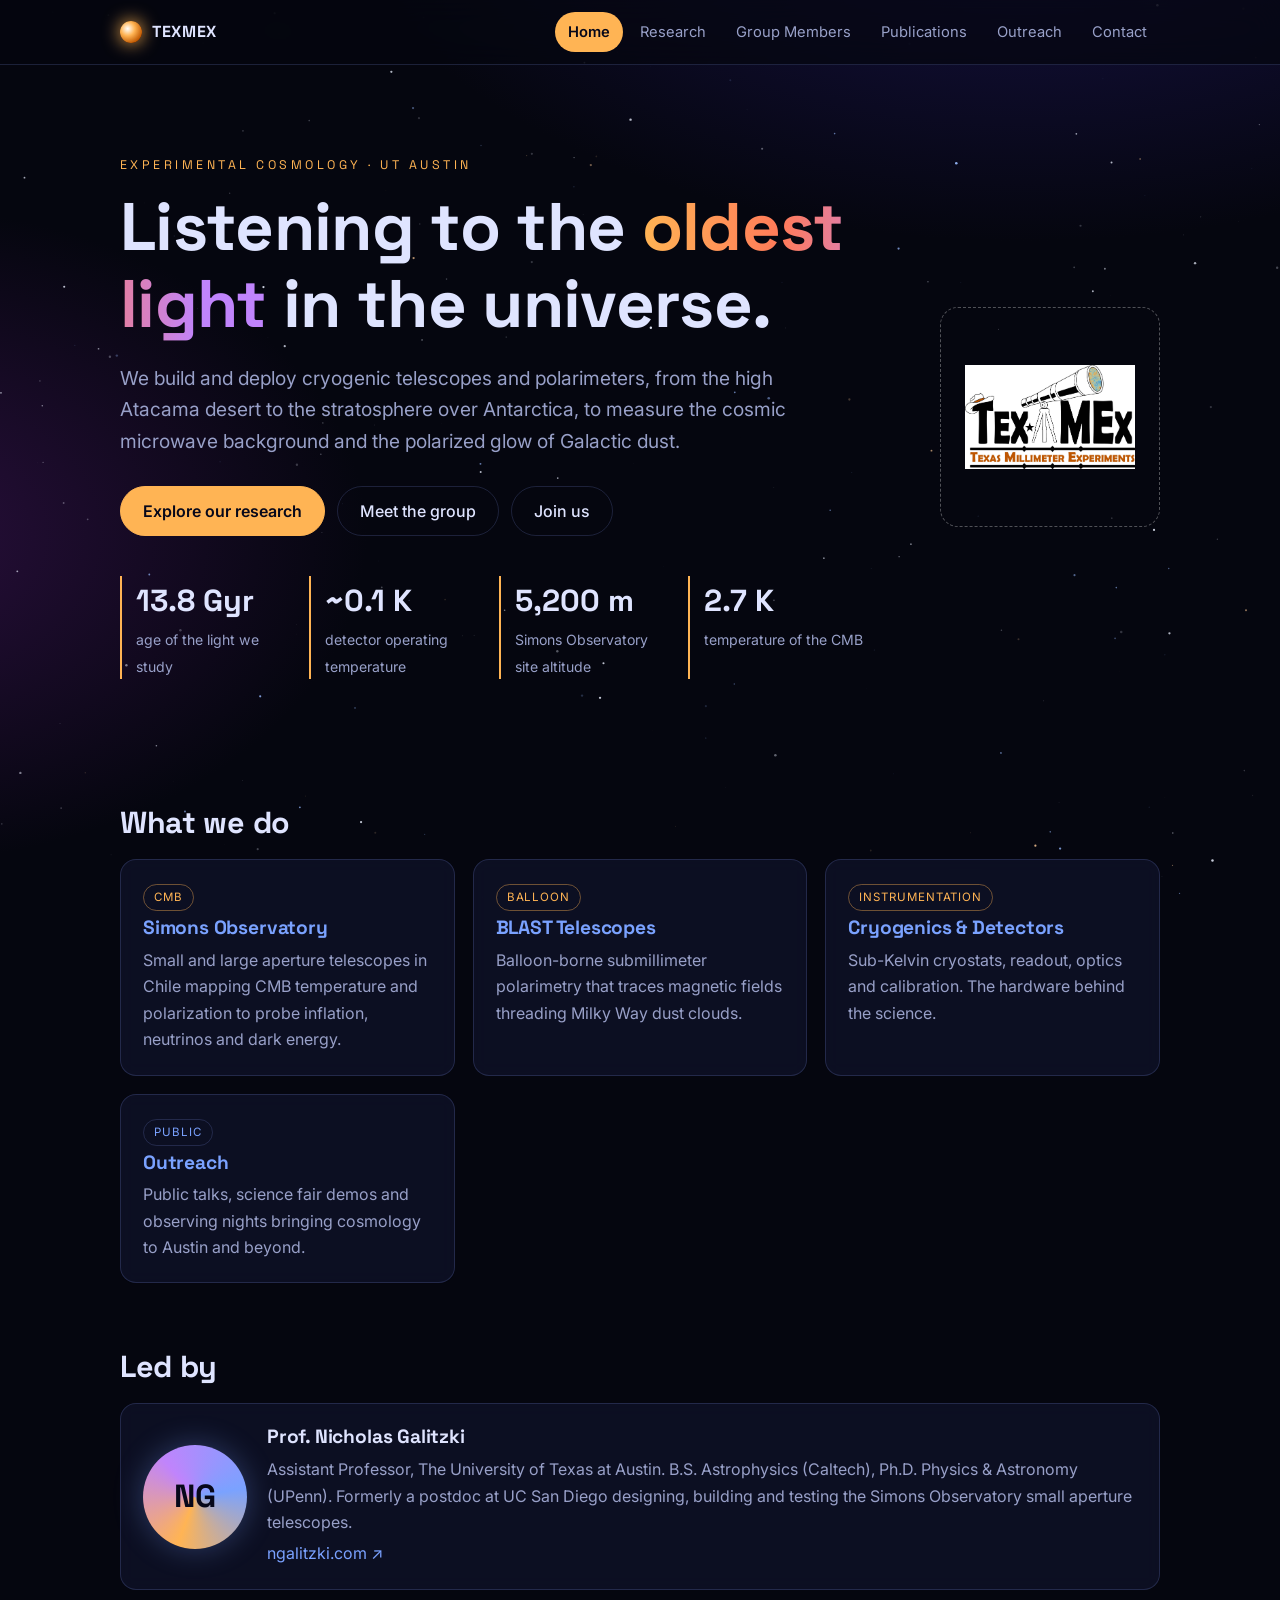
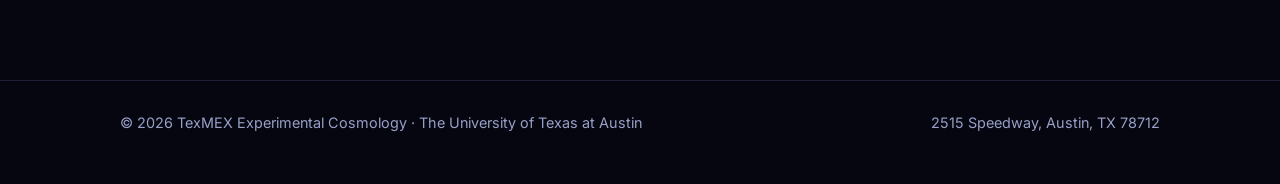
==== index.html @ a4efcdb6 "First Website Push" ====
<!doctype html>
<html lang="en">
<head>
<meta charset="utf-8"><meta name="viewport" content="width=device-width,initial-scale=1">
<title>TexMEX · Experimental Cosmology at UT Austin</title>
<meta name="description" content="Experimental cosmology group at The University of Texas at Austin: CMB, Simons Observatory, balloon-borne submillimeter polarimetry.">
<link rel="preconnect" href="https://fonts.googleapis.com"><link rel="preconnect" href="https://fonts.gstatic.com" crossorigin>
<link href="https://fonts.googleapis.com/css2?family=Inter:wght@400;500;600&family=Space+Grotesk:wght@500;700&display=swap" rel="stylesheet">
<link rel="stylesheet" href="assets/style.css">
</head>
<body>
<canvas id="stars"></canvas>
<header class="nav"><div class="wrap">
  <a class="brand" href="index.html"><span class="orb"></span>TEXMEX</a>
  <nav><ul>
    <li><a class="active" href="index.html">Home</a></li>
    <li><a href="research.html">Research</a></li>
    <li><a href="members.html">Group Members</a></li>
    <li><a href="publications.html">Publications</a></li>
    <li><a href="outreach.html">Outreach</a></li>
    <li><a href="contact.html">Contact</a></li>
  </ul></nav>
</div></header>

<main>
<section class="hero"><div class="wrap" style="display:grid;grid-template-columns:minmax(0,1fr) 220px;gap:clamp(28px,6vw,80px);align-items:center">
  <div>
  <div class="eyebrow">Experimental Cosmology · UT Austin</div>
  <h1>Listening to the <span class="grad">oldest light</span> in the universe.</h1>
  <p class="lead">We build and deploy cryogenic telescopes and polarimeters, from the high Atacama desert to the stratosphere over Antarctica, to measure the cosmic microwave background and the polarized glow of Galactic dust.</p>
  <div class="btns"><a class="btn primary" href="research.html">Explore our research</a><a class="btn" href="members.html">Meet the group</a><a class="btn" href="contact.html">Join us</a></div>
  <div class="stats">
    <div class="stat"><b>13.8 Gyr</b><span>age of the light we study</span></div>
    <div class="stat"><b>~0.1 K</b><span>detector operating temperature</span></div>
    <div class="stat"><b>5,200 m</b><span>Simons Observatory site altitude</span></div>
    <div class="stat"><b>2.7 K</b><span>temperature of the CMB</span></div>
  </div>
  </div>
  <div style="min-height:220px;display:grid;place-items:center;border:1px dashed rgba(255,255,255,.3);border-radius:18px;padding:24px">
    <img src="images/FinalLogo.jpg" alt="TexMEX logo" style="display:block;max-width:100%;height:auto">
  </div>
</div></section>

<section class="wrap">
  <h2>What we do</h2>
  <div class="grid">
    <a class="card" href="research.html#so"><span class="tag hot">CMB</span><h3>Simons Observatory</h3><p>Small and large aperture telescopes in Chile mapping CMB temperature and polarization to probe inflation, neutrinos and dark energy.</p></a>
    <a class="card" href="research.html#blast"><span class="tag hot">Balloon</span><h3>BLAST Telescopes</h3><p>Balloon-borne submillimeter polarimetry that traces magnetic fields threading Milky Way dust clouds.</p></a>
    <a class="card" href="research.html#tech"><span class="tag hot">Instrumentation</span><h3>Cryogenics &amp; Detectors</h3><p>Sub-Kelvin cryostats, readout, optics and calibration. The hardware behind the science.</p></a>
    <a class="card" href="outreach.html"><span class="tag">Public</span><h3>Outreach</h3><p>Public talks, science fair demos and observing nights bringing cosmology to Austin and beyond.</p></a>
  </div>
</section>

<section class="wrap">
  <h2>Led by</h2>
  <div class="card" style="display:flex;gap:20px;align-items:center;flex-wrap:wrap">
    <div class="avatar" style="margin:0">NG</div>
    <div style="flex:1;min-width:240px"><h3>Prof. Nicholas Galitzki</h3>
    <p>Assistant Professor, The University of Texas at Austin. B.S. Astrophysics (Caltech), Ph.D. Physics &amp; Astronomy (UPenn). Formerly a postdoc at UC San Diego designing, building and testing the Simons Observatory small aperture telescopes.</p>
    <p><a href="https://www.ngalitzki.com/">ngalitzki.com ↗</a></p></div>
  </div>
</section>
</main>

<footer><div class="wrap"><span>© 2026 TexMEX Experimental Cosmology · The University of Texas at Austin</span><span>2515 Speedway, Austin, TX 78712</span></div></footer>
<script src="assets/stars.js"></script>
</body>
</html>
---- assets/style.css ----
:root{
  --bg:#05060f; --bg2:#0b0e1f; --panel:rgba(18,22,48,.62); --line:rgba(140,160,255,.18);
  --text:#dfe4ff; --muted:#98a0c8; --accent:#ffb454; --accent2:#7aa2ff; --accent3:#c084fc;
  --burnt:#bf5700; /* UT burnt orange nod */
  --font:'Inter',system-ui,-apple-system,Segoe UI,Roboto,sans-serif;
  --display:'Space Grotesk','Inter',system-ui,sans-serif;
}
*{box-sizing:border-box}
html{scroll-behavior:smooth}
body{margin:0;background:radial-gradient(1200px 700px at 80% -10%,#1a1450 0%,transparent 60%),radial-gradient(900px 600px at -10% 30%,#2a0f3d 0%,transparent 55%),var(--bg);
  color:var(--text);font-family:var(--font);line-height:1.65;min-height:100vh}
#stars{position:fixed;inset:0;z-index:0;pointer-events:none}
header.nav,main,footer{position:relative;z-index:1}
a{color:var(--accent2);text-decoration:none}
a:hover{color:var(--accent)}
h1,h2,h3{font-family:var(--display);line-height:1.15;letter-spacing:-.01em}
h1{font-size:clamp(2.2rem,6vw,4.2rem);margin:.2em 0}
h2{font-size:1.9rem;margin:2.2em 0 .6em}
h3{font-size:1.2rem;margin:0 0 .4em}
.wrap{max-width:1080px;margin:0 auto;padding:0 20px}

/* nav */
header.nav{position:sticky;top:0;backdrop-filter:blur(14px);background:rgba(5,6,15,.7);border-bottom:1px solid var(--line);z-index:10}
.nav .wrap{display:flex;align-items:center;justify-content:space-between;height:64px;gap:16px}
.brand{font-family:var(--display);font-weight:700;color:var(--text);display:flex;align-items:center;gap:10px;letter-spacing:.04em}
.brand .orb{width:22px;height:22px;border-radius:50%;background:radial-gradient(circle at 35% 35%,#fff,var(--accent) 35%,var(--burnt) 75%);box-shadow:0 0 18px var(--accent)}
.nav ul{list-style:none;display:flex;gap:4px;margin:0;padding:0;flex-wrap:wrap}
.nav li a{display:block;padding:8px 13px;border-radius:999px;color:var(--muted);font-size:.92rem}
.nav li a:hover{color:var(--text);background:rgba(255,255,255,.06)}
.nav li a.active{color:#07081a;background:var(--accent);font-weight:600}
@media(max-width:760px){.nav .wrap{height:auto;padding:10px 20px;flex-direction:column}}

/* hero */
.hero{padding:90px 0 60px;position:relative}
.eyebrow{font-family:var(--display);text-transform:uppercase;letter-spacing:.28em;font-size:.78rem;color:var(--accent)}
.grad{background:linear-gradient(90deg,var(--accent),#ff7a59 40%,var(--accent3) 80%);-webkit-background-clip:text;background-clip:text;color:transparent}
.lead{font-size:1.2rem;color:var(--muted);max-width:680px}
.btns{display:flex;gap:12px;flex-wrap:wrap;margin-top:28px}
.btn{display:inline-block;padding:11px 22px;border-radius:999px;border:1px solid var(--line);color:var(--text);font-weight:500}
.btn.primary{background:var(--accent);color:#07081a;border-color:var(--accent);font-weight:600}
.btn:hover{border-color:var(--accent);color:var(--accent)}
.btn.primary:hover{color:#07081a;box-shadow:0 0 24px rgba(255,180,84,.5)}
.page-hero{padding:70px 0 10px}
.page-hero p{color:var(--muted);max-width:700px;font-size:1.1rem}

/* cards */
.grid{display:grid;gap:18px;grid-template-columns:repeat(auto-fit,minmax(260px,1fr))}
.card{background:var(--panel);border:1px solid var(--line);border-radius:16px;padding:22px;backdrop-filter:blur(8px);transition:.25s}
.card:hover{transform:translateY(-3px);border-color:rgba(255,180,84,.5);box-shadow:0 12px 40px rgba(0,0,0,.4)}
.card p{color:var(--muted);margin:.3em 0 0}
.tag{display:inline-block;font-size:.72rem;letter-spacing:.08em;text-transform:uppercase;padding:3px 10px;border-radius:999px;border:1px solid var(--line);color:var(--accent2);margin:0 6px 6px 0}
.tag.hot{color:var(--accent);border-color:rgba(255,180,84,.4)}
.stats{display:grid;grid-template-columns:repeat(auto-fit,minmax(150px,1fr));gap:14px;margin-top:40px}
.stat{border-left:2px solid var(--accent);padding-left:14px}
.stat b{display:block;font-family:var(--display);font-size:1.9rem}
.stat span{color:var(--muted);font-size:.88rem}

/* project feature */
.feature{display:grid;grid-template-columns:1.1fr .9fr;gap:30px;align-items:center;margin:40px 0}
.feature.rev{grid-template-columns:.9fr 1.1fr}.feature.rev .art{order:-1}
@media(max-width:800px){.feature,.feature.rev{grid-template-columns:1fr}.feature.rev .art{order:0}}
.art{border-radius:18px;border:1px solid var(--line);background:#070918;overflow:hidden;aspect-ratio:4/3}
.art svg,.art img{width:100%;height:100%;object-fit:cover;display:block}

/* people */
.person{text-align:center}
.avatar{width:104px;height:104px;border-radius:50%;margin:0 auto 14px;display:grid;place-items:center;font-family:var(--display);font-size:2rem;font-weight:700;color:#07081a;
  background:conic-gradient(from 200deg,var(--accent),var(--accent3),var(--accent2),var(--accent));box-shadow:0 0 30px rgba(122,162,255,.3)}
.person .role{color:var(--accent);font-size:.85rem}
.placeholder{opacity:.8;border-style:dashed}
.note{border:1px dashed rgba(255,180,84,.45);background:rgba(255,180,84,.06);border-radius:12px;padding:12px 16px;color:var(--muted);font-size:.92rem;margin:20px 0}

/* lists */
.pubs{list-style:none;padding:0;margin:0}
.pubs li{padding:16px 0;border-bottom:1px solid var(--line)}
.pubs .yr{font-family:var(--display);color:var(--accent);margin-right:10px}
.timeline{border-left:2px solid var(--line);padding-left:22px;margin-left:6px}
.timeline .ev{position:relative;margin-bottom:22px}
.timeline .ev::before{content:"";position:absolute;left:-30px;top:8px;width:12px;height:12px;border-radius:50%;background:var(--accent);box-shadow:0 0 12px var(--accent)}
.timeline .ev b{font-family:var(--display)}
.timeline .ev span{color:var(--muted);display:block;font-size:.92rem}

/* contact */
form{display:grid;gap:14px}
input,textarea,select{width:100%;padding:12px 14px;border-radius:10px;border:1px solid var(--line);background:rgba(8,10,28,.8);color:var(--text);font:inherit}
input:focus,textarea:focus{outline:2px solid var(--accent2)}
label{font-size:.85rem;color:var(--muted)}

footer{margin-top:90px;border-top:1px solid var(--line);padding:30px 0 50px;color:var(--muted);font-size:.9rem}
footer .wrap{display:flex;justify-content:space-between;gap:16px;flex-wrap:wrap}
@media(prefers-reduced-motion:reduce){*{transition:none!important}}
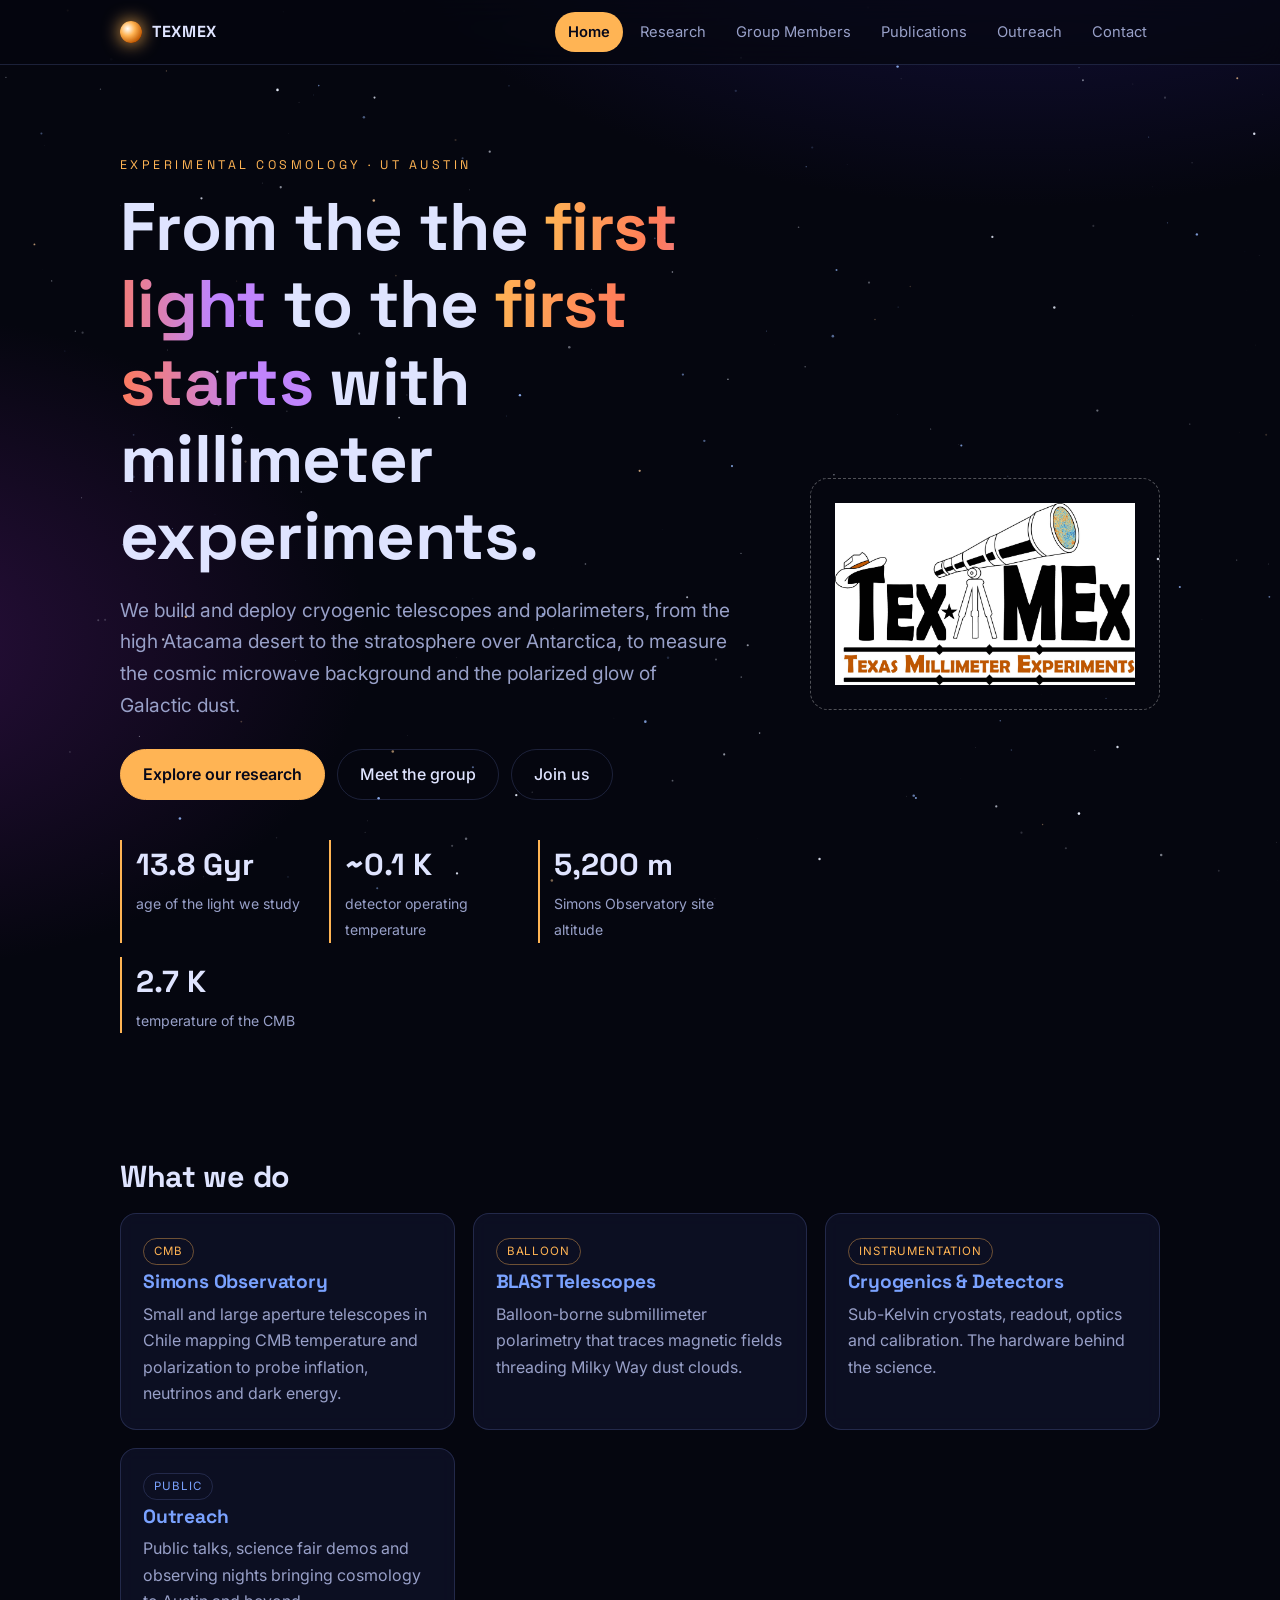
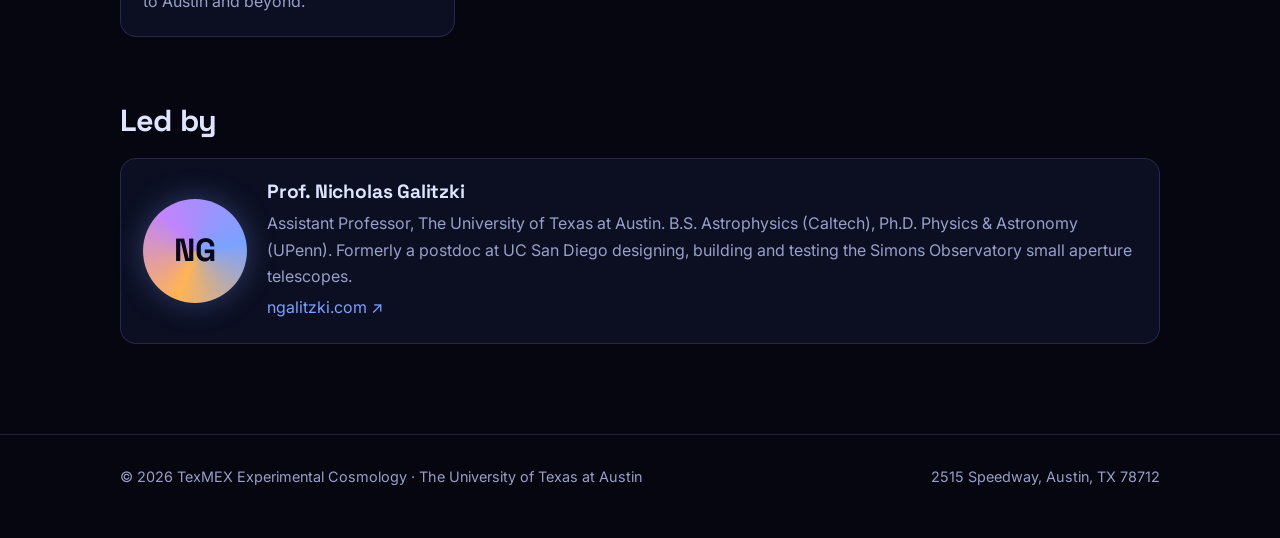
==== commit a31eb85d: "small tweaks" ====
--- a/index.html
+++ b/index.html
@@ -23,10 +23,10 @@
 </div></header>
 
 <main>
-<section class="hero"><div class="wrap" style="display:grid;grid-template-columns:minmax(0,1fr) 220px;gap:clamp(28px,6vw,80px);align-items:center">
+<section class="hero"><div class="wrap" style="display:grid;grid-template-columns:minmax(0,1fr) 350px;gap:clamp(28px,6vw,80px);align-items:center">
   <div>
   <div class="eyebrow">Experimental Cosmology · UT Austin</div>
-  <h1>Listening to the <span class="grad">oldest light</span> in the universe.</h1>
+  <h1>From the the <span class="grad">first light</span> to the <span class="grad">first starts</span> with millimeter experiments.</h1>
   <p class="lead">We build and deploy cryogenic telescopes and polarimeters, from the high Atacama desert to the stratosphere over Antarctica, to measure the cosmic microwave background and the polarized glow of Galactic dust.</p>
   <div class="btns"><a class="btn primary" href="research.html">Explore our research</a><a class="btn" href="members.html">Meet the group</a><a class="btn" href="contact.html">Join us</a></div>
   <div class="stats">
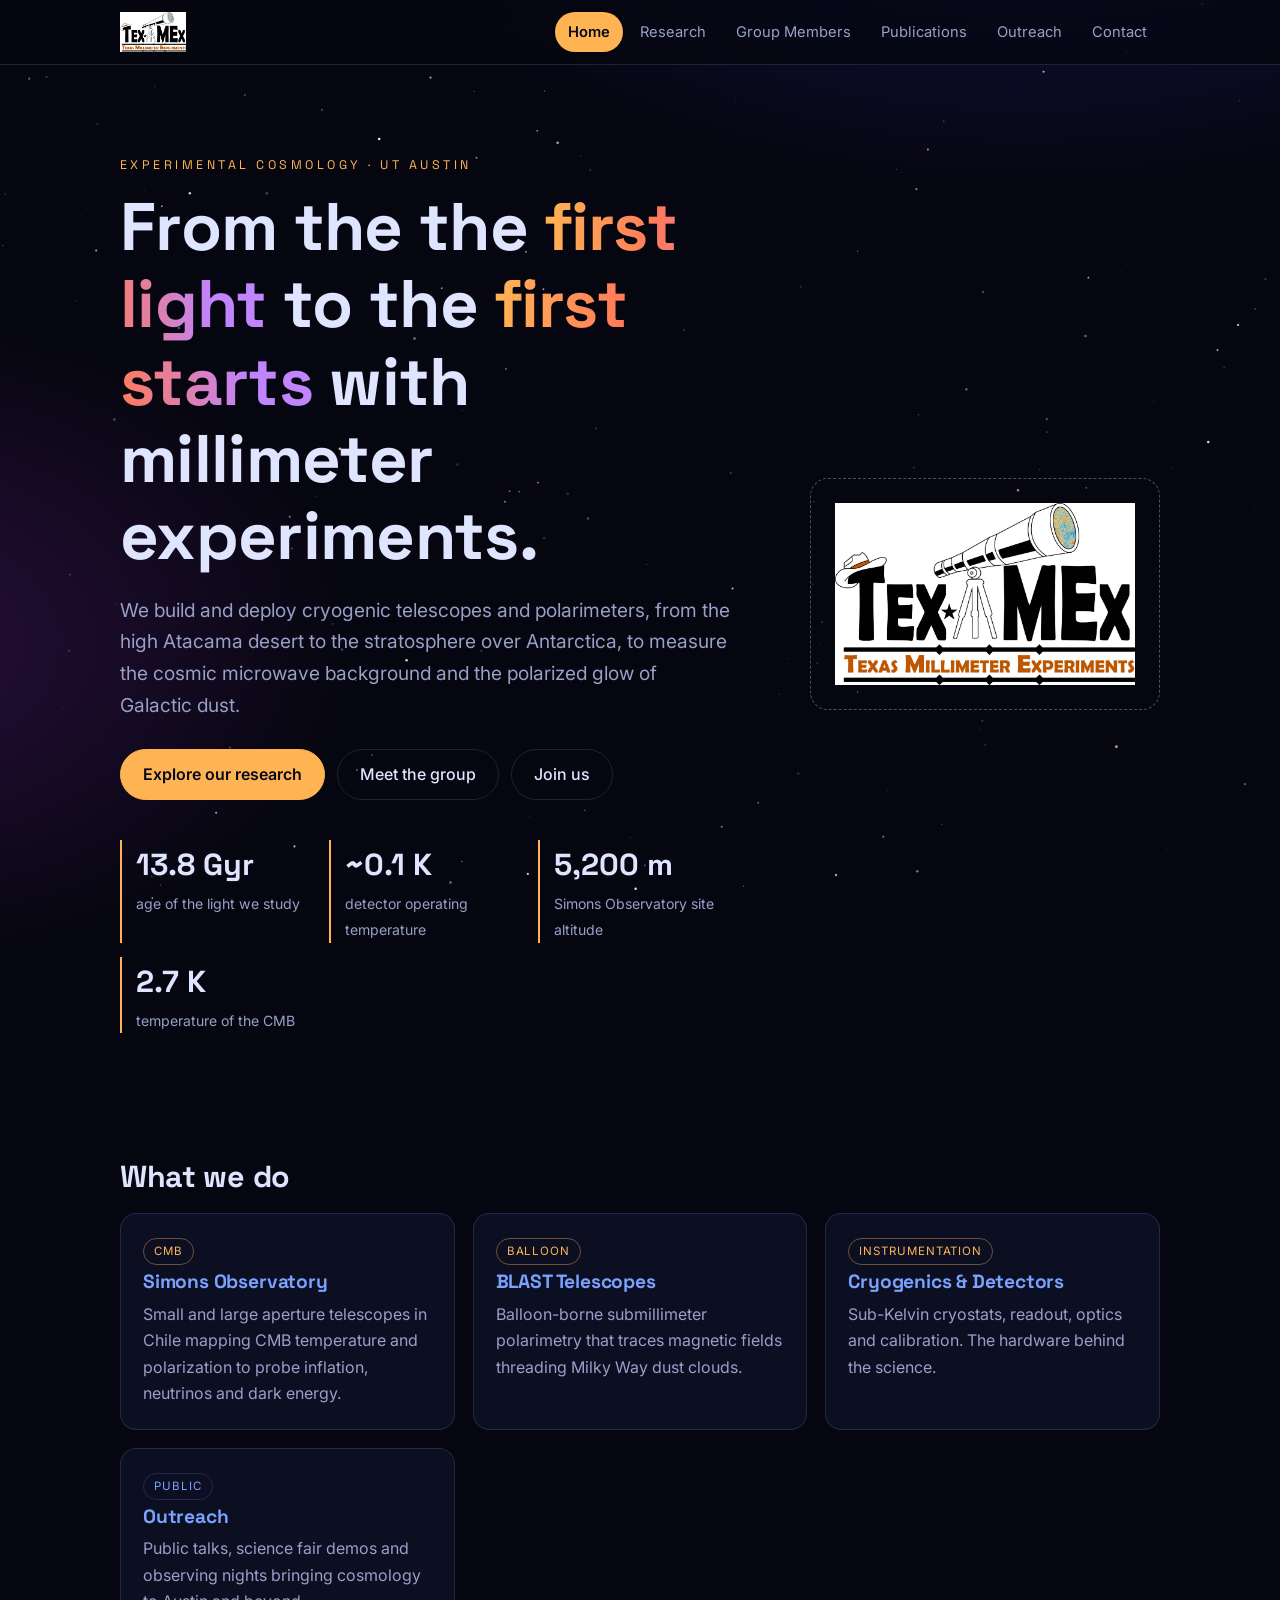
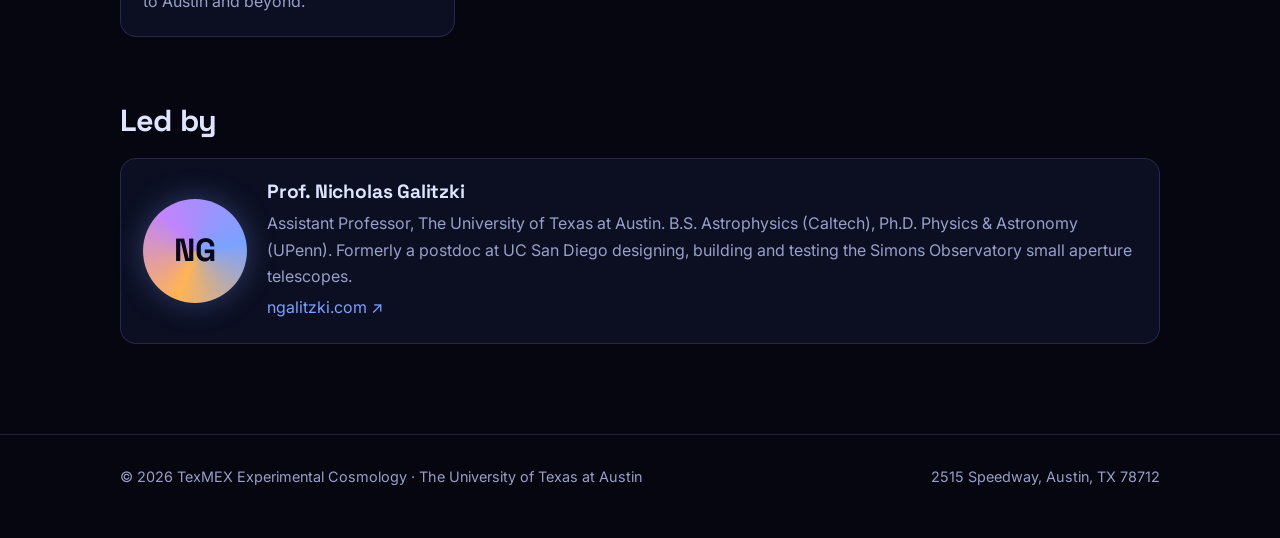
==== commit 6207df9b: "added favicon" ====
--- a/index.html
+++ b/index.html
@@ -7,11 +7,13 @@
 <link rel="preconnect" href="https://fonts.googleapis.com"><link rel="preconnect" href="https://fonts.gstatic.com" crossorigin>
 <link href="https://fonts.googleapis.com/css2?family=Inter:wght@400;500;600&family=Space+Grotesk:wght@500;700&display=swap" rel="stylesheet">
 <link rel="stylesheet" href="assets/style.css">
+<link rel="icon" type="image/png" href="/images/FinalLogo.jpg">
 </head>
 <body>
 <canvas id="stars"></canvas>
 <header class="nav"><div class="wrap">
-  <a class="brand" href="index.html"><span class="orb"></span>TEXMEX</a>
+  <!-- <a class="brand" href="index.html"><span class="orb"></span>TEXMEX</a> -->
+  <a class="brand" href="index.html"><img src="images/FinalLogo.jpg" alt="TexMEX logo" style="height: 40px;"></a>
   <nav><ul>
     <li><a class="active" href="index.html">Home</a></li>
     <li><a href="research.html">Research</a></li>
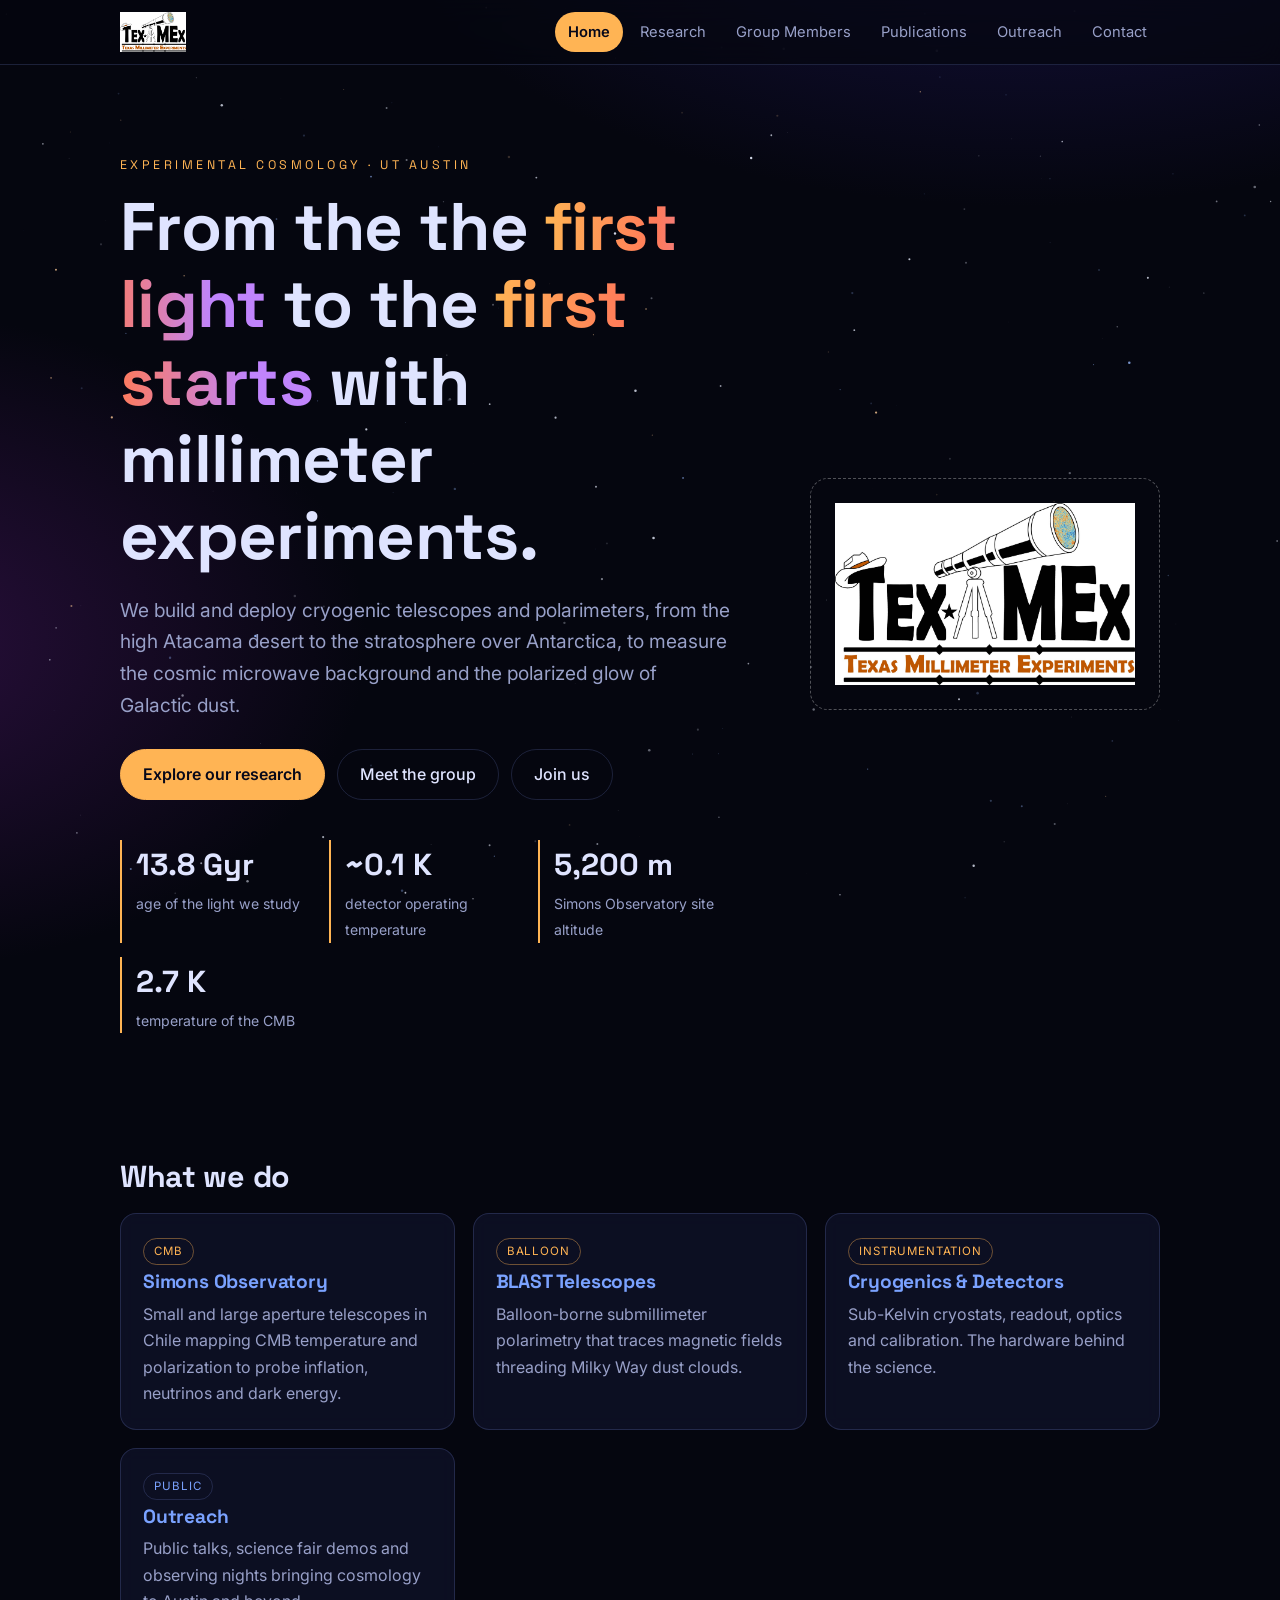
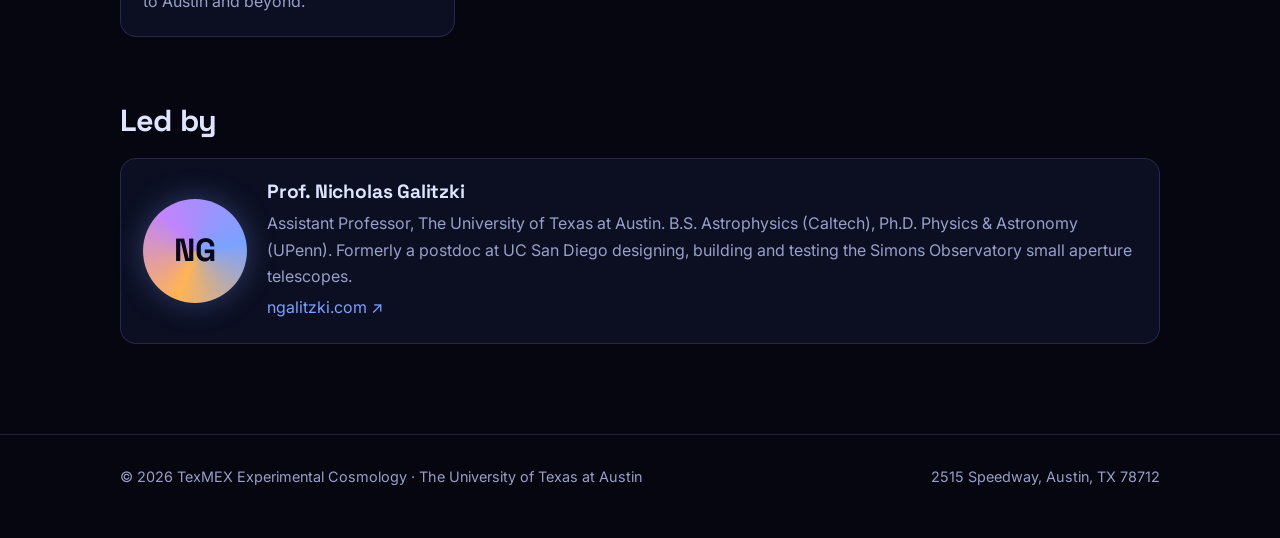
==== commit dfcaa17d: "og metadata" ====
--- a/index.html
+++ b/index.html
@@ -8,6 +8,17 @@
 <link href="https://fonts.googleapis.com/css2?family=Inter:wght@400;500;600&family=Space+Grotesk:wght@500;700&display=swap" rel="stylesheet">
 <link rel="stylesheet" href="assets/style.css">
 <link rel="icon" type="image/png" href="/images/FinalLogo.jpg">
+
+<!-- Open Graph / Facebook / LinkedIn / iMessage / Discord -->
+<meta property="og:type" content="website" />
+<meta property="og:url" content="https://texmexlab.github.io" />
+<meta property="og:title" content="TexMEx - Experimental Cosmology at UT Austin" />
+<meta property="og:description" content="Experimental cosmology group at The University of Texas at Austin: CMB, Simons Observatory, balloon-borne submillimeter polarimetry." />
+<meta property="og:image" content="https://texmexlab.github.io/images/SAT_1.jpg" />
+<meta property="og:image:width" content="1200" />
+<meta property="og:image:height" content="630" />
+
+
 </head>
 <body>
 <canvas id="stars"></canvas>
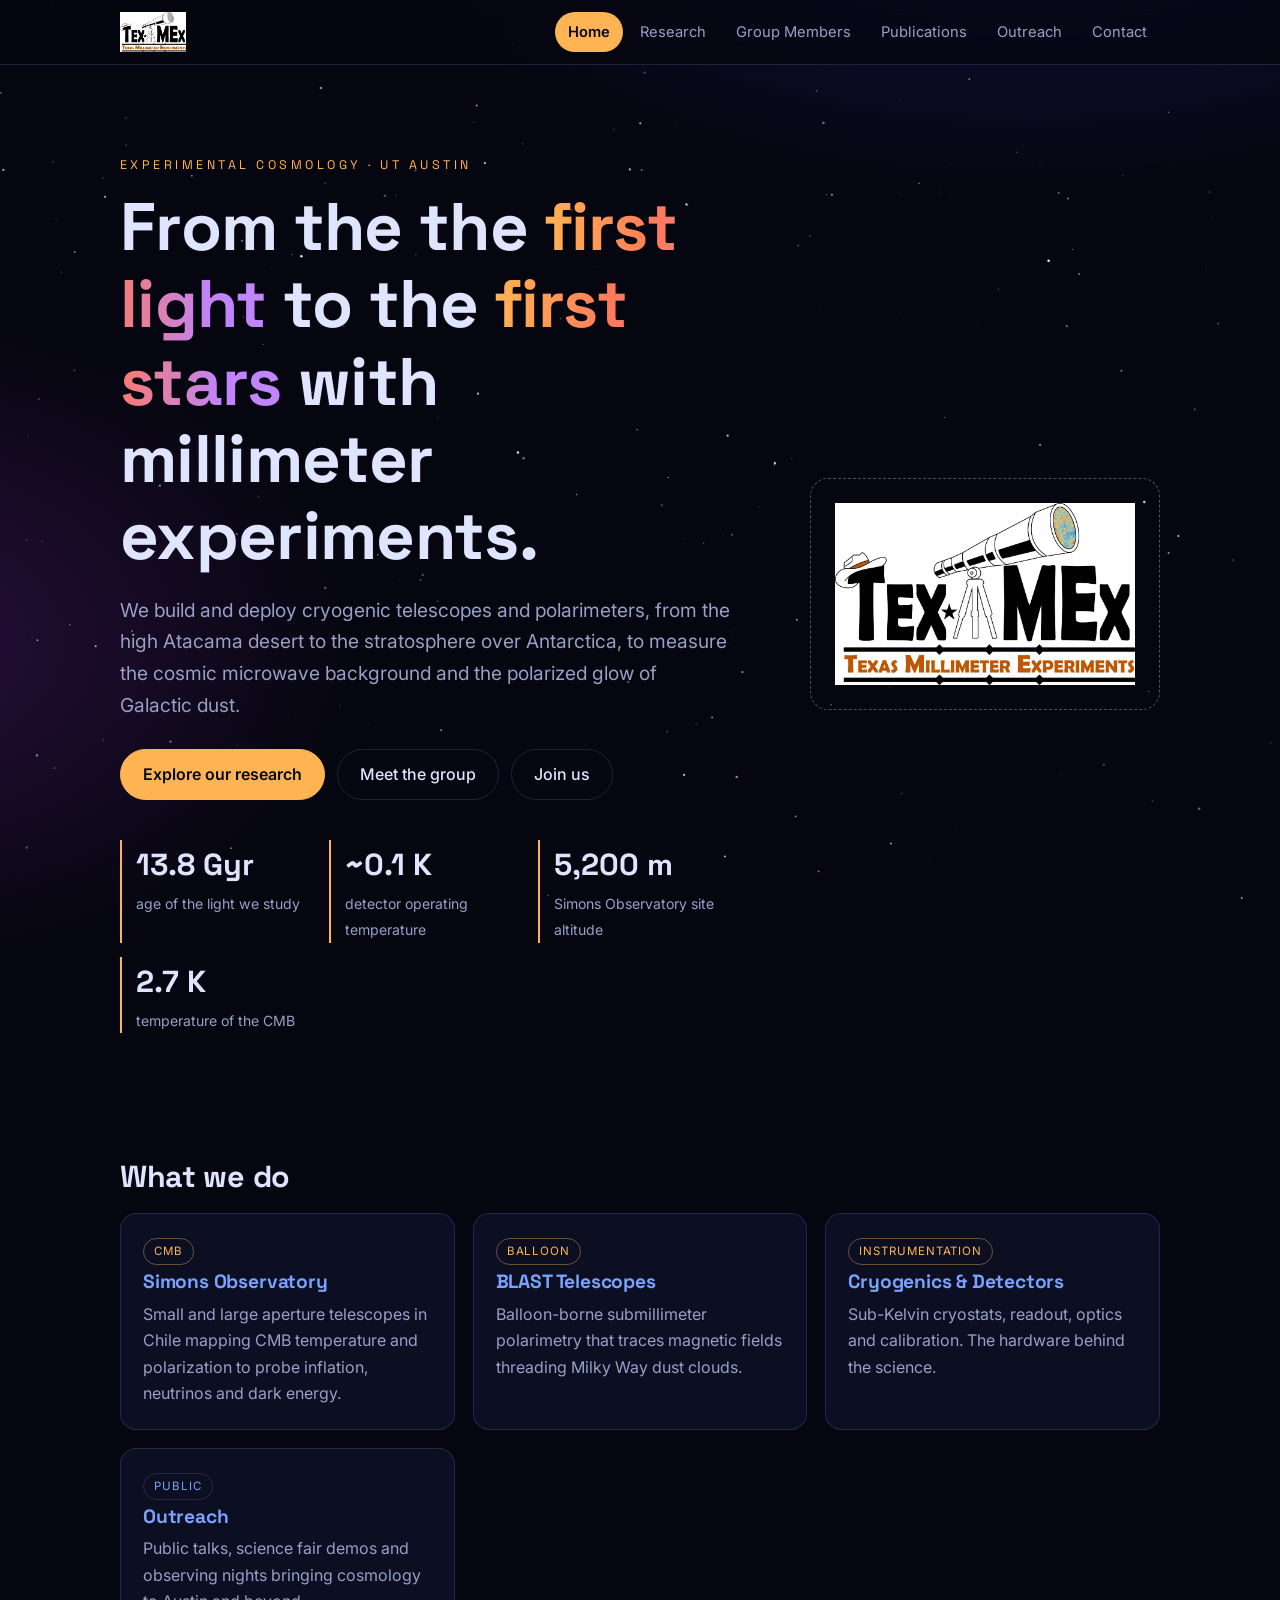
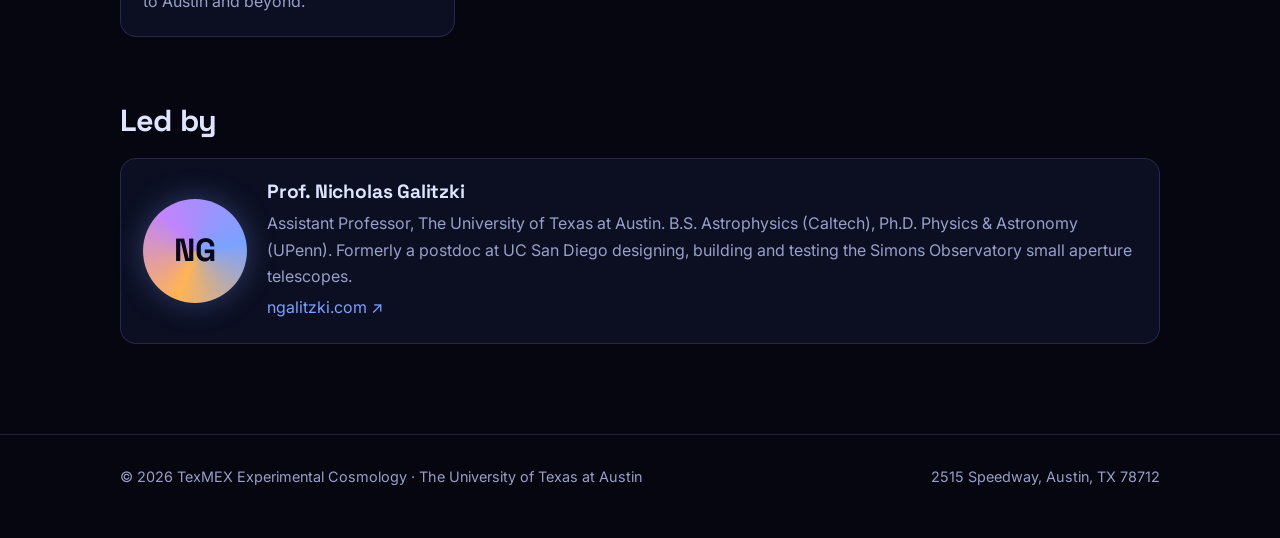
==== commit dfb6656d: "fixed typo" ====
--- a/index.html
+++ b/index.html
@@ -14,7 +14,7 @@
 <meta property="og:url" content="https://texmexlab.github.io" />
 <meta property="og:title" content="TexMEx - Experimental Cosmology at UT Austin" />
 <meta property="og:description" content="Experimental cosmology group at The University of Texas at Austin: CMB, Simons Observatory, balloon-borne submillimeter polarimetry." />
-<meta property="og:image" content="https://texmexlab.github.io/images/SAT_1.jpg" />
+<meta property="og:image" content="images/SAT_1.jpg" />
 <meta property="og:image:width" content="1200" />
 <meta property="og:image:height" content="630" />
 
@@ -39,7 +39,7 @@
 <section class="hero"><div class="wrap" style="display:grid;grid-template-columns:minmax(0,1fr) 350px;gap:clamp(28px,6vw,80px);align-items:center">
   <div>
   <div class="eyebrow">Experimental Cosmology · UT Austin</div>
-  <h1>From the the <span class="grad">first light</span> to the <span class="grad">first starts</span> with millimeter experiments.</h1>
+  <h1>From the the <span class="grad">first light</span> to the <span class="grad">first stars</span> with millimeter experiments.</h1>
   <p class="lead">We build and deploy cryogenic telescopes and polarimeters, from the high Atacama desert to the stratosphere over Antarctica, to measure the cosmic microwave background and the polarized glow of Galactic dust.</p>
   <div class="btns"><a class="btn primary" href="research.html">Explore our research</a><a class="btn" href="members.html">Meet the group</a><a class="btn" href="contact.html">Join us</a></div>
   <div class="stats">
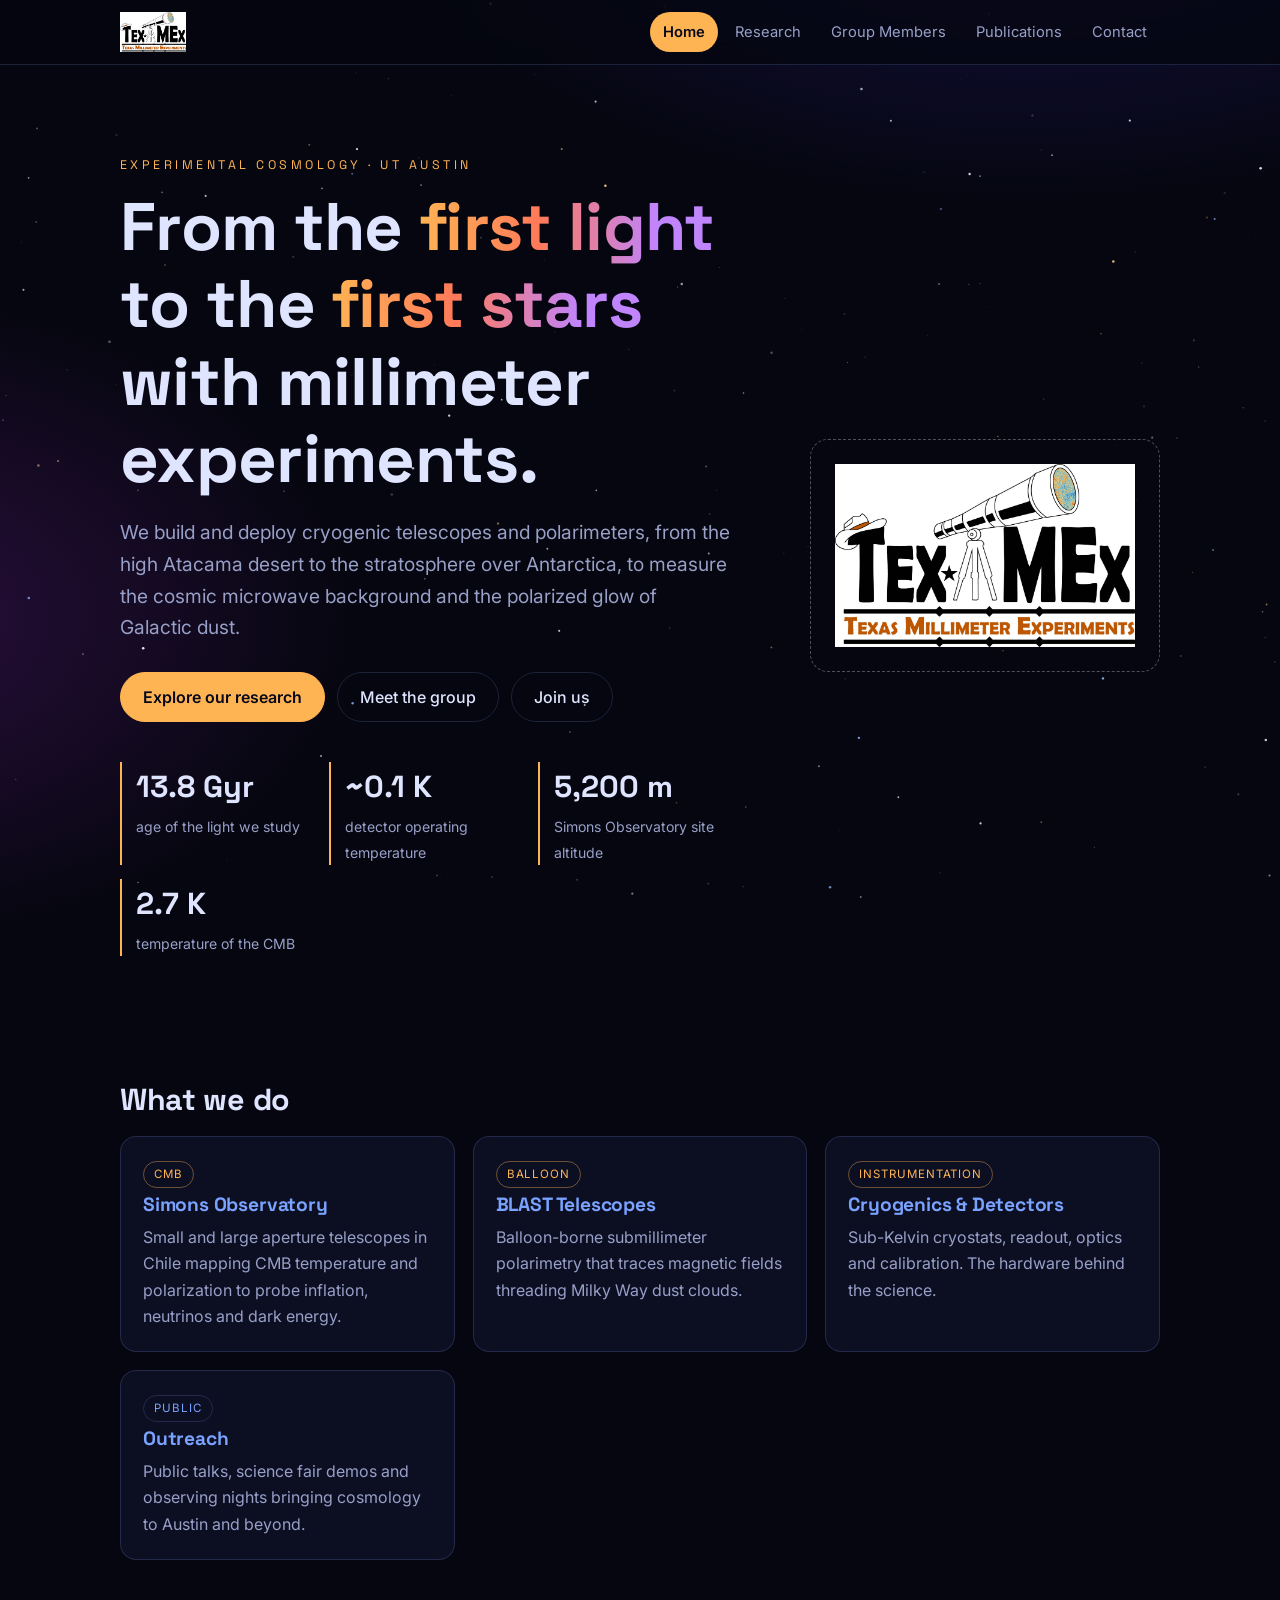
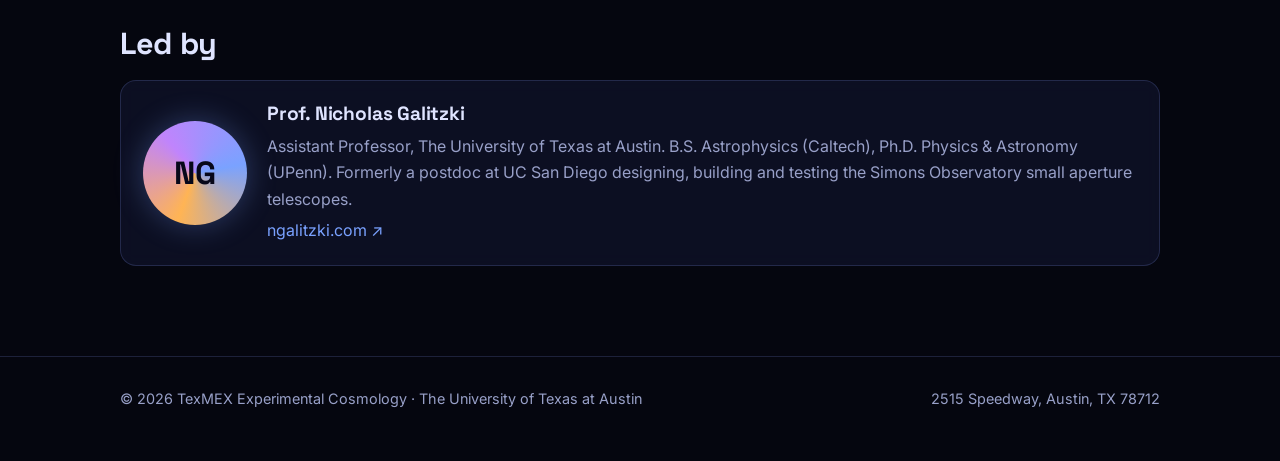
==== commit 788d5c47: "removed outreach page" ====
--- a/index.html
+++ b/index.html
@@ -14,7 +14,7 @@
 <meta property="og:url" content="https://texmexlab.github.io" />
 <meta property="og:title" content="TexMEx - Experimental Cosmology at UT Austin" />
 <meta property="og:description" content="Experimental cosmology group at The University of Texas at Austin: CMB, Simons Observatory, balloon-borne submillimeter polarimetry." />
-<meta property="og:image" content="images/SAT_1.jpg" />
+<meta property="og:image" content="/images/SAT_1.jpg" />
 <meta property="og:image:width" content="1200" />
 <meta property="og:image:height" content="630" />
 
@@ -30,7 +30,7 @@
     <li><a href="research.html">Research</a></li>
     <li><a href="members.html">Group Members</a></li>
     <li><a href="publications.html">Publications</a></li>
-    <li><a href="outreach.html">Outreach</a></li>
+    <!-- <li><a href="outreach.html">Outreach</a></li> -->
     <li><a href="contact.html">Contact</a></li>
   </ul></nav>
 </div></header>
@@ -39,7 +39,7 @@
 <section class="hero"><div class="wrap" style="display:grid;grid-template-columns:minmax(0,1fr) 350px;gap:clamp(28px,6vw,80px);align-items:center">
   <div>
   <div class="eyebrow">Experimental Cosmology · UT Austin</div>
-  <h1>From the the <span class="grad">first light</span> to the <span class="grad">first stars</span> with millimeter experiments.</h1>
+  <h1>From the <span class="grad">first light</span> to the <span class="grad">first stars</span> with millimeter experiments.</h1>
   <p class="lead">We build and deploy cryogenic telescopes and polarimeters, from the high Atacama desert to the stratosphere over Antarctica, to measure the cosmic microwave background and the polarized glow of Galactic dust.</p>
   <div class="btns"><a class="btn primary" href="research.html">Explore our research</a><a class="btn" href="members.html">Meet the group</a><a class="btn" href="contact.html">Join us</a></div>
   <div class="stats">
